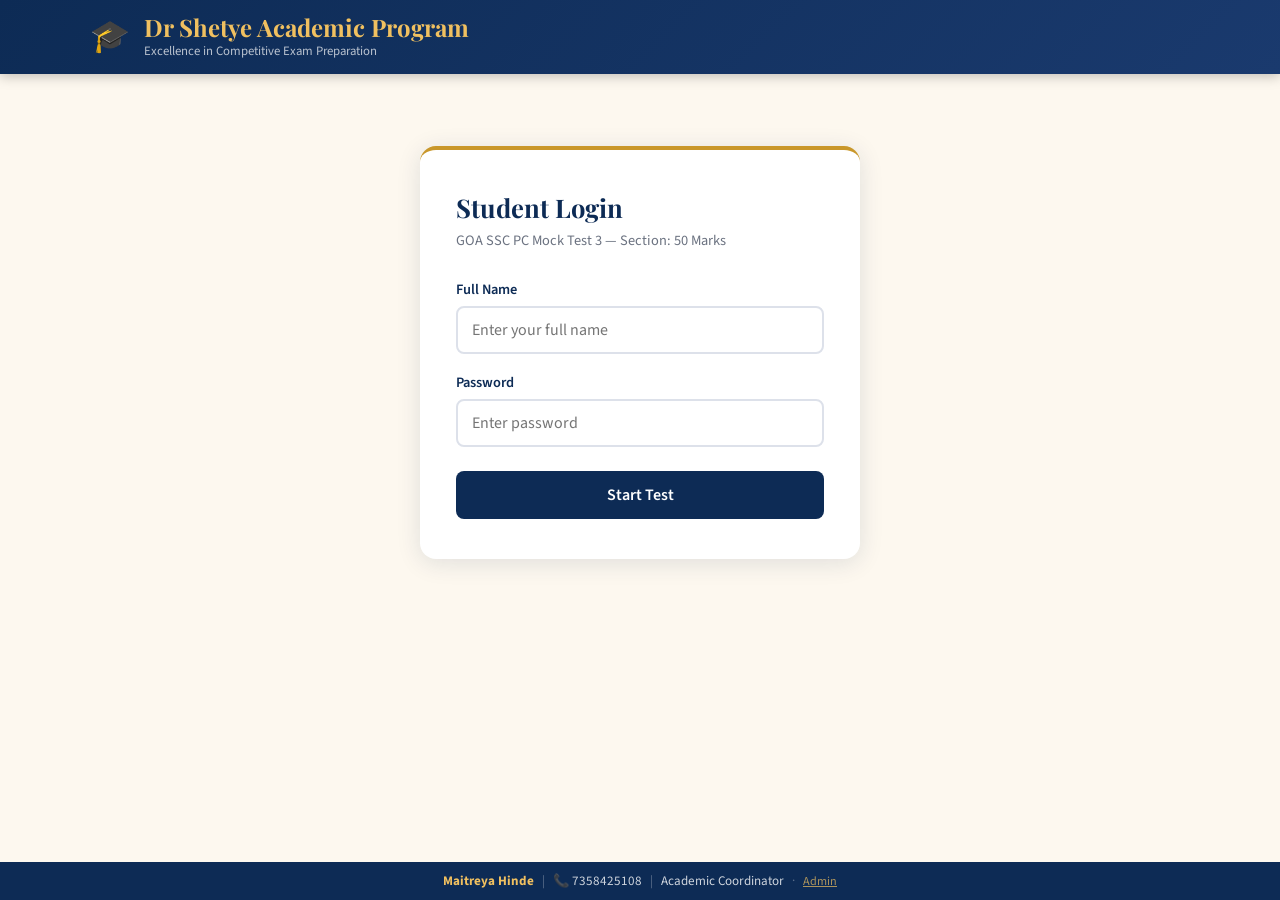
==== index.html @ dbb93806 "Add files via upload" ====
<!DOCTYPE html>
<html lang="en">
<head>
  <meta charset="UTF-8" />
  <meta name="viewport" content="width=device-width, initial-scale=1.0" />
  <title>GOA SSC PC Mock Test 3 – Dr Shetye Academic Program</title>
  <link href="https://fonts.googleapis.com/css2?family=Playfair+Display:wght@700&family=Source+Sans+3:wght@400;600;700&display=swap" rel="stylesheet" />
  <link rel="stylesheet" href="styles.css" />
</head>
<body>

  <!-- HEADER -->
  <header class="site-header">
    <div class="header-inner">
      <div class="header-logo">🎓</div>
      <div class="header-text">
        <h1 class="header-title">Dr Shetye Academic Program</h1>
        <p class="header-sub">Excellence in Competitive Exam Preparation</p>
      </div>
    </div>
  </header>

  <!-- LOGIN PAGE -->
  <section id="loginPage" class="page active">
    <div class="card login-card">
      <h2 class="card-title">Student Login</h2>
      <p class="card-subtitle">GOA SSC PC Mock Test 3 &mdash; Section: 50 Marks</p>
      <div class="form-group">
        <label for="studentName">Full Name</label>
        <input type="text" id="studentName" placeholder="Enter your full name" autocomplete="off" />
      </div>
      <div class="form-group">
        <label for="studentPassword">Password</label>
        <input type="password" id="studentPassword" placeholder="Enter password" />
      </div>
      <button class="btn btn-primary" onclick="login()">Start Test</button>
      <p id="loginError" class="error-msg hidden">❌ Invalid credentials. Password is 1234.</p>
    </div>
  </section>

  <!-- TEST PAGE -->
  <section id="testPage" class="page hidden">
    <div class="test-topbar">
      <div class="test-info">
        <span id="topStudentName"></span>
        <span class="test-name">GOA SSC PC Mock Test 3</span>
      </div>
      <div class="timer-box">
        <span class="timer-label">Time Left</span>
        <span id="timer" class="timer-digits">60:00</span>
      </div>
    </div>

    <div class="test-layout">
      <!-- Question Panel -->
      <div class="question-panel">
        <div class="section-badge" id="sectionBadge">Section A – English</div>
        <div id="questionBox" class="question-box"></div>
        <div class="nav-btns">
          <button class="btn btn-outline" onclick="prevQuestion()" id="prevBtn">◀ Previous</button>
          <button class="btn btn-outline" onclick="nextQuestion()" id="nextBtn">Next ▶</button>
        </div>
        <button class="btn btn-danger submit-btn" onclick="confirmSubmit()">Submit Test</button>
      </div>

      <!-- Question Palette -->
      <div class="palette-panel">
        <h3 class="palette-title">Question Palette</h3>
        <div class="palette-legend">
          <span class="legend-dot dot-answered"></span> Answered
          <span class="legend-dot dot-unanswered"></span> Not Answered
          <span class="legend-dot dot-current"></span> Current
        </div>
        <div id="palette" class="palette-grid"></div>
        <div class="section-links">
          <button class="section-btn" onclick="goToSection(0)">English (1–30)</button>
          <button class="section-btn" onclick="goToSection(30)">Maths (31–40)</button>
          <button class="section-btn" onclick="goToSection(40)">Reasoning (41–50)</button>
        </div>
      </div>
    </div>
  </section>

  <!-- RESULT PAGE -->
  <section id="resultPage" class="page hidden">
    <div class="result-card">
      <div class="result-icon">🏆</div>
      <h2 id="resultName" class="result-name"></h2>
      <p class="result-label">Your Score</p>
      <div class="score-display">
        <span id="totalScore" class="score-big"></span>
        <span class="score-sep">/</span>
        <span class="score-total">50</span>
      </div>
      <div class="score-breakdown">
        <div class="breakdown-item">
          <span class="bd-label">English</span>
          <span id="engScore" class="bd-val"></span>/30
        </div>
        <div class="breakdown-item">
          <span class="bd-label">Maths</span>
          <span id="mathScore" class="bd-val"></span>/10
        </div>
        <div class="breakdown-item">
          <span class="bd-label">Reasoning</span>
          <span id="reasonScore" class="bd-val"></span>/10
        </div>
      </div>
      <div id="rankBadge" class="rank-badge"></div>
      <button class="btn btn-primary" onclick="viewAnswers()">View Answer Key</button>
      <button class="btn btn-outline" onclick="restartTest()">New Attempt</button>
    </div>
  </section>

  <!-- ANSWER REVIEW PAGE -->
  <section id="answerPage" class="page hidden">
    <div class="answer-header">
      <h2>Answer Key Review</h2>
      <button class="btn btn-outline" onclick="showPage('resultPage')">← Back to Result</button>
    </div>
    <div id="answerList" class="answer-list"></div>
  </section>

  <!-- ADMIN MERIT LIST PAGE -->
  <section id="adminPage" class="page hidden">
    <div class="admin-panel">
      <h2>Admin Panel – Merit List</h2>
      <p class="admin-note">Password protected. For Academic Coordinator use only.</p>
      <div id="meritTableWrap"></div>
      <button class="btn btn-outline" onclick="exportCSV()">📥 Export CSV</button>
      <button class="btn btn-outline" onclick="showPage('loginPage')">← Back</button>
    </div>
  </section>

  <!-- ADMIN LOGIN MODAL -->
  <div id="adminModal" class="modal hidden">
    <div class="modal-box">
      <h3>Admin Login</h3>
      <input type="password" id="adminPass" placeholder="Admin password" />
      <div class="modal-btns">
        <button class="btn btn-primary" onclick="adminLogin()">Login</button>
        <button class="btn btn-outline" onclick="closeModal()">Cancel</button>
      </div>
      <p id="adminError" class="error-msg hidden">❌ Wrong password</p>
    </div>
  </div>

  <!-- FOOTER -->
  <footer class="site-footer">
    <div class="footer-inner">
      <span class="footer-name">Maitreya Hinde</span>
      <span class="footer-sep">|</span>
      <span class="footer-phone">📞 7358425108</span>
      <span class="footer-sep">|</span>
      <span class="footer-role">Academic Coordinator</span>
      <span class="footer-sep admin-link-sep">·</span>
      <a class="admin-link" onclick="openAdminModal()">Admin</a>
    </div>
  </footer>

  <script src="questions.js"></script>
  <script src="app.js"></script>
</body>
</html>
---- styles.css ----
/* =============================================
   Dr Shetye Academic Program – GOA SSC Test
   ============================================= */

:root {
  --navy: #0d2b55;
  --gold: #c9972a;
  --gold-light: #f0c060;
  --cream: #fdf8ef;
  --white: #ffffff;
  --text: #1a1a2e;
  --muted: #6b7280;
  --green: #16a34a;
  --red: #dc2626;
  --blue-light: #e8f0fe;
  --radius: 12px;
  --shadow: 0 4px 24px rgba(13,43,85,0.12);
}

* { box-sizing: border-box; margin: 0; padding: 0; }

body {
  font-family: 'Source Sans 3', sans-serif;
  background: var(--cream);
  color: var(--text);
  min-height: 100vh;
  display: flex;
  flex-direction: column;
}

/* ── HEADER ── */
.site-header {
  background: linear-gradient(135deg, var(--navy) 0%, #1a3a6e 100%);
  color: var(--white);
  padding: 14px 24px;
  box-shadow: 0 2px 12px rgba(0,0,0,0.25);
  position: sticky;
  top: 0;
  z-index: 100;
}
.header-inner {
  max-width: 1100px;
  margin: 0 auto;
  display: flex;
  align-items: center;
  gap: 14px;
}
.header-logo { font-size: 2rem; }
.header-title {
  font-family: 'Playfair Display', serif;
  font-size: 1.5rem;
  color: var(--gold-light);
  line-height: 1.1;
}
.header-sub {
  font-size: 0.8rem;
  color: rgba(255,255,255,0.7);
  margin-top: 2px;
}

/* ── FOOTER ── */
.site-footer {
  background: var(--navy);
  color: rgba(255,255,255,0.8);
  text-align: center;
  padding: 10px 16px;
  font-size: 0.82rem;
  margin-top: auto;
}
.footer-inner { display: flex; align-items: center; justify-content: center; gap: 8px; flex-wrap: wrap; }
.footer-name { color: var(--gold-light); font-weight: 700; }
.footer-sep { opacity: 0.4; }
.admin-link { color: var(--gold-light); cursor: pointer; text-decoration: underline; font-size: 0.76rem; opacity: 0.7; }
.admin-link:hover { opacity: 1; }

/* ── PAGES ── */
.page { flex: 1; display: none; padding: 32px 16px 48px; }
.page.active { display: block; }
.hidden { display: none !important; }

/* ── LOGIN ── */
.login-card {
  max-width: 440px;
  margin: 40px auto 0;
  background: var(--white);
  border-radius: 16px;
  padding: 40px 36px;
  box-shadow: var(--shadow);
  border-top: 4px solid var(--gold);
}
.card-title {
  font-family: 'Playfair Display', serif;
  font-size: 1.6rem;
  color: var(--navy);
  margin-bottom: 6px;
}
.card-subtitle { color: var(--muted); font-size: 0.9rem; margin-bottom: 28px; }

.form-group { margin-bottom: 18px; }
.form-group label { display: block; font-weight: 600; margin-bottom: 6px; font-size: 0.9rem; color: var(--navy); }
.form-group input {
  width: 100%;
  padding: 11px 14px;
  border: 2px solid #dde1ea;
  border-radius: 8px;
  font-size: 1rem;
  font-family: inherit;
  transition: border-color 0.2s;
  outline: none;
}
.form-group input:focus { border-color: var(--gold); }

.error-msg { color: var(--red); font-size: 0.85rem; margin-top: 10px; }

/* ── BUTTONS ── */
.btn {
  display: inline-block;
  padding: 10px 22px;
  border-radius: 8px;
  border: none;
  font-family: inherit;
  font-size: 0.95rem;
  font-weight: 600;
  cursor: pointer;
  transition: all 0.18s;
}
.btn-primary {
  background: var(--navy);
  color: var(--white);
  width: 100%;
  padding: 13px;
  margin-top: 6px;
  font-size: 1rem;
}
.btn-primary:hover { background: #1a3a6e; transform: translateY(-1px); box-shadow: 0 4px 12px rgba(13,43,85,0.25); }
.btn-outline {
  background: transparent;
  border: 2px solid var(--navy);
  color: var(--navy);
}
.btn-outline:hover { background: var(--navy); color: var(--white); }
.btn-danger { background: var(--red); color: var(--white); }
.btn-danger:hover { background: #b91c1c; }

/* ── TEST TOP BAR ── */
.test-topbar {
  max-width: 1100px;
  margin: 0 auto 20px;
  background: var(--navy);
  color: var(--white);
  border-radius: 10px;
  padding: 10px 20px;
  display: flex;
  justify-content: space-between;
  align-items: center;
  flex-wrap: wrap;
  gap: 10px;
}
.test-info { display: flex; gap: 14px; align-items: center; flex-wrap: wrap; }
.test-info span { font-size: 0.9rem; }
#topStudentName { font-weight: 700; color: var(--gold-light); }
.timer-box { display: flex; flex-direction: column; align-items: flex-end; }
.timer-label { font-size: 0.7rem; opacity: 0.7; }
.timer-digits { font-size: 1.4rem; font-weight: 700; color: var(--gold-light); font-variant-numeric: tabular-nums; }
.timer-digits.urgent { color: #f87171; animation: pulse 1s infinite; }
@keyframes pulse { 0%,100%{opacity:1} 50%{opacity:0.5} }

/* ── TEST LAYOUT ── */
.test-layout {
  max-width: 1100px;
  margin: 0 auto;
  display: grid;
  grid-template-columns: 1fr 260px;
  gap: 20px;
  align-items: start;
}
@media(max-width: 768px) { .test-layout { grid-template-columns: 1fr; } }

/* ── QUESTION PANEL ── */
.question-panel {
  background: var(--white);
  border-radius: var(--radius);
  padding: 28px;
  box-shadow: var(--shadow);
}
.section-badge {
  display: inline-block;
  background: var(--navy);
  color: var(--gold-light);
  font-size: 0.75rem;
  font-weight: 700;
  padding: 4px 12px;
  border-radius: 20px;
  margin-bottom: 20px;
  letter-spacing: 0.5px;
  text-transform: uppercase;
}
.question-box { min-height: 260px; }
.question-num { font-size: 0.8rem; color: var(--muted); margin-bottom: 8px; font-weight: 600; }
.question-text {
  font-size: 1.05rem;
  font-weight: 600;
  line-height: 1.6;
  margin-bottom: 20px;
  color: var(--navy);
}
.passage-box {
  background: #f0f4ff;
  border-left: 4px solid var(--navy);
  padding: 14px 16px;
  border-radius: 6px;
  margin-bottom: 16px;
  font-size: 0.92rem;
  line-height: 1.7;
  color: #2d3748;
}
.options-list { list-style: none; display: flex; flex-direction: column; gap: 10px; }
.option-item {
  display: flex;
  align-items: flex-start;
  gap: 12px;
  padding: 12px 16px;
  border: 2px solid #e2e8f0;
  border-radius: 8px;
  cursor: pointer;
  transition: all 0.15s;
  font-size: 0.95rem;
}
.option-item:hover { border-color: var(--gold); background: #fffbf0; }
.option-item.selected { border-color: var(--navy); background: var(--blue-light); }
.option-item input[type="radio"] { accent-color: var(--navy); margin-top: 2px; flex-shrink: 0; }

.nav-btns { display: flex; gap: 12px; margin-top: 24px; }
.nav-btns .btn { flex: 1; }
.submit-btn { width: 100%; margin-top: 14px; }

/* ── PALETTE ── */
.palette-panel {
  background: var(--white);
  border-radius: var(--radius);
  padding: 20px;
  box-shadow: var(--shadow);
  position: sticky;
  top: 80px;
}
.palette-title { font-weight: 700; font-size: 0.95rem; color: var(--navy); margin-bottom: 10px; }
.palette-legend { font-size: 0.72rem; color: var(--muted); display: flex; gap: 8px; align-items: center; margin-bottom: 14px; flex-wrap: wrap; }
.legend-dot { width: 10px; height: 10px; border-radius: 3px; display: inline-block; }
.dot-answered { background: var(--green); }
.dot-unanswered { background: #e2e8f0; border: 1px solid #94a3b8; }
.dot-current { background: var(--gold); }

.palette-grid { display: grid; grid-template-columns: repeat(5, 1fr); gap: 6px; margin-bottom: 14px; }
.palette-btn {
  aspect-ratio: 1;
  border: none;
  border-radius: 6px;
  font-size: 0.72rem;
  font-weight: 700;
  cursor: pointer;
  background: #e9ecef;
  color: var(--text);
  transition: all 0.12s;
}
.palette-btn:hover { transform: scale(1.1); }
.palette-btn.answered { background: var(--green); color: var(--white); }
.palette-btn.current { background: var(--gold); color: var(--white); }

.section-links { display: flex; flex-direction: column; gap: 6px; margin-top: 10px; }
.section-btn {
  background: #f1f5f9;
  border: 1px solid #cbd5e1;
  border-radius: 6px;
  padding: 7px 10px;
  font-size: 0.75rem;
  font-weight: 600;
  cursor: pointer;
  text-align: left;
  color: var(--navy);
  font-family: inherit;
  transition: background 0.15s;
}
.section-btn:hover { background: #dbeafe; }

/* ── RESULT ── */
#resultPage { display: none; }
.result-card {
  max-width: 520px;
  margin: 0 auto;
  background: var(--white);
  border-radius: 20px;
  padding: 44px 40px;
  box-shadow: var(--shadow);
  text-align: center;
  border-top: 5px solid var(--gold);
}
.result-icon { font-size: 3.5rem; margin-bottom: 10px; }
.result-name { font-family: 'Playfair Display', serif; font-size: 1.5rem; color: var(--navy); margin-bottom: 10px; }
.result-label { color: var(--muted); font-size: 0.9rem; margin-bottom: 6px; }
.score-display { display: flex; align-items: baseline; justify-content: center; gap: 4px; margin-bottom: 22px; }
.score-big { font-size: 4rem; font-weight: 700; color: var(--navy); font-family: 'Playfair Display', serif; }
.score-sep { font-size: 2rem; color: var(--muted); }
.score-total { font-size: 2rem; color: var(--muted); }

.score-breakdown {
  display: flex;
  gap: 16px;
  justify-content: center;
  margin-bottom: 20px;
  flex-wrap: wrap;
}
.breakdown-item {
  background: var(--cream);
  border-radius: 10px;
  padding: 12px 16px;
  text-align: center;
  min-width: 80px;
}
.bd-label { display: block; font-size: 0.75rem; color: var(--muted); margin-bottom: 4px; }
.bd-val { font-size: 1.4rem; font-weight: 700; color: var(--navy); }

.rank-badge {
  display: inline-block;
  padding: 6px 20px;
  border-radius: 20px;
  font-weight: 700;
  font-size: 0.85rem;
  margin-bottom: 22px;
}
.rank-badge.excellent { background: #dcfce7; color: #166534; }
.rank-badge.good { background: #dbeafe; color: #1e3a8a; }
.rank-badge.average { background: #fef3c7; color: #92400e; }
.rank-badge.below { background: #fee2e2; color: #991b1b; }

.result-card .btn { margin-top: 10px; }
.result-card .btn-primary { width: 100%; }
.result-card .btn-outline { width: 100%; }

/* ── ANSWER REVIEW ── */
#answerPage { display: none; }
.answer-header {
  max-width: 820px;
  margin: 0 auto 20px;
  display: flex;
  justify-content: space-between;
  align-items: center;
  flex-wrap: wrap;
  gap: 10px;
}
.answer-header h2 { font-family: 'Playfair Display', serif; color: var(--navy); font-size: 1.5rem; }
.answer-list { max-width: 820px; margin: 0 auto; display: flex; flex-direction: column; gap: 12px; }
.answer-item {
  background: var(--white);
  border-radius: 10px;
  padding: 16px 20px;
  box-shadow: 0 2px 8px rgba(0,0,0,0.06);
  border-left: 4px solid transparent;
}
.answer-item.correct { border-color: var(--green); }
.answer-item.incorrect { border-color: var(--red); }
.answer-item.skipped { border-color: #94a3b8; }
.answer-q { font-weight: 600; font-size: 0.9rem; color: var(--navy); margin-bottom: 6px; }
.answer-detail { font-size: 0.84rem; color: var(--muted); }
.answer-detail span { font-weight: 600; }
.answer-detail .correct-ans { color: var(--green); }
.answer-detail .wrong-ans { color: var(--red); }

/* ── ADMIN ── */
#adminPage { display: none; }
.admin-panel { max-width: 900px; margin: 0 auto; }
.admin-panel h2 { font-family: 'Playfair Display', serif; color: var(--navy); margin-bottom: 8px; }
.admin-note { color: var(--muted); font-size: 0.85rem; margin-bottom: 20px; }
.merit-table { width: 100%; border-collapse: collapse; background: var(--white); border-radius: 10px; overflow: hidden; box-shadow: var(--shadow); margin-bottom: 16px; }
.merit-table th { background: var(--navy); color: var(--gold-light); padding: 12px 14px; text-align: left; font-size: 0.85rem; }
.merit-table td { padding: 11px 14px; border-bottom: 1px solid #f1f5f9; font-size: 0.88rem; }
.merit-table tr:last-child td { border-bottom: none; }
.merit-table tr:nth-child(even) td { background: #f8fafc; }
.admin-panel .btn { margin-right: 10px; margin-bottom: 10px; }

/* ── MODAL ── */
.modal {
  position: fixed;
  inset: 0;
  background: rgba(0,0,0,0.5);
  z-index: 200;
  display: flex;
  align-items: center;
  justify-content: center;
}
.modal-box {
  background: var(--white);
  padding: 32px;
  border-radius: 14px;
  min-width: 300px;
  box-shadow: 0 20px 60px rgba(0,0,0,0.3);
}
.modal-box h3 { margin-bottom: 16px; color: var(--navy); }
.modal-box input {
  width: 100%;
  padding: 10px 14px;
  border: 2px solid #dde1ea;
  border-radius: 8px;
  font-size: 1rem;
  margin-bottom: 14px;
  outline: none;
}
.modal-box input:focus { border-color: var(--gold); }
.modal-btns { display: flex; gap: 10px; }
.modal-btns .btn { flex: 1; }
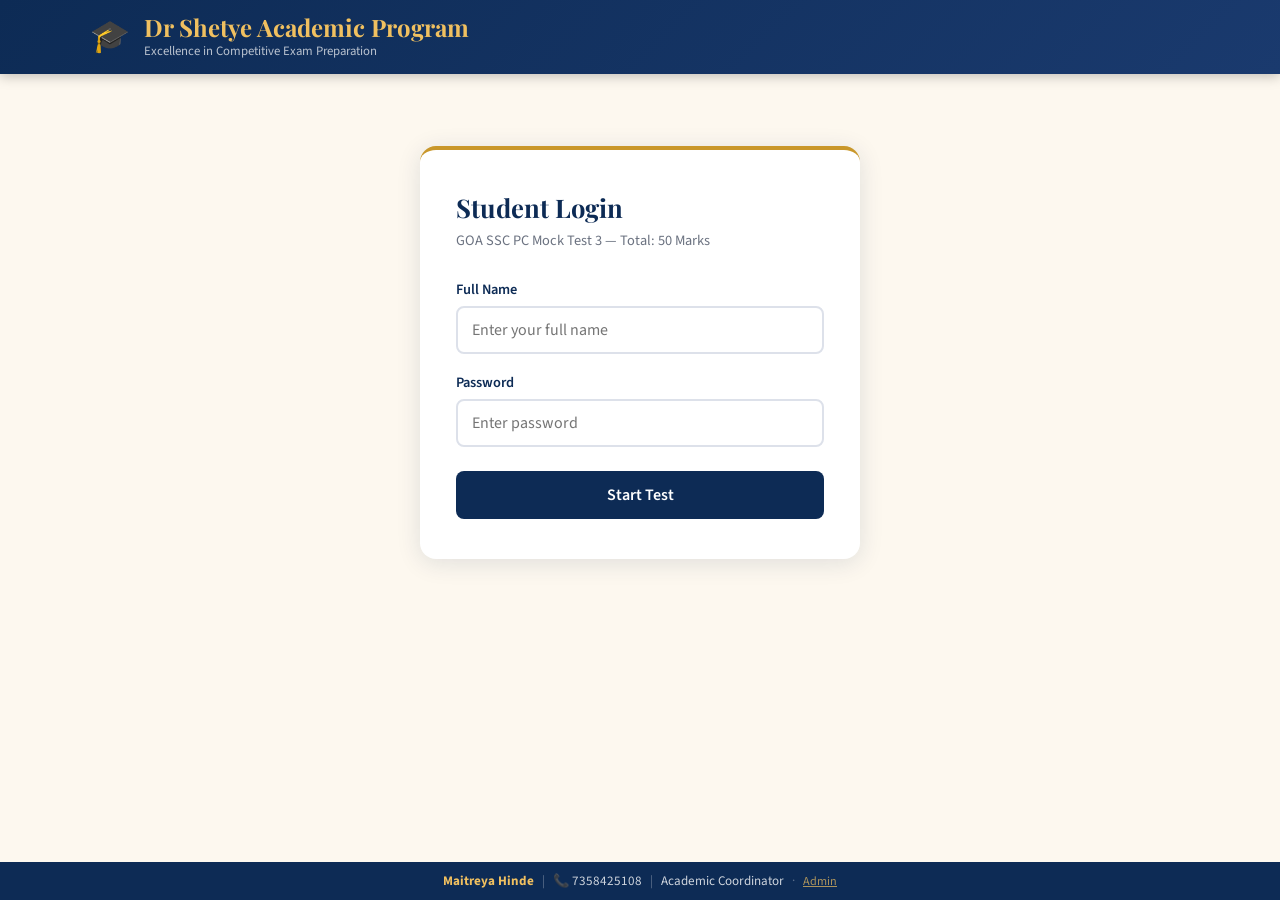
==== commit 21a1d1d9: "Add files via upload" ====
--- a/index.html
+++ b/index.html
@@ -21,10 +21,10 @@
   </header>
 
   <!-- LOGIN PAGE -->
-  <section id="loginPage" class="page active">
+  <section id="loginPage" class="page">
     <div class="card login-card">
       <h2 class="card-title">Student Login</h2>
-      <p class="card-subtitle">GOA SSC PC Mock Test 3 &mdash; Section: 50 Marks</p>
+      <p class="card-subtitle">GOA SSC PC Mock Test 3 &mdash; Total: 50 Marks</p>
       <div class="form-group">
         <label for="studentName">Full Name</label>
         <input type="text" id="studentName" placeholder="Enter your full name" autocomplete="off" />
@@ -34,12 +34,12 @@
         <input type="password" id="studentPassword" placeholder="Enter password" />
       </div>
       <button class="btn btn-primary" onclick="login()">Start Test</button>
-      <p id="loginError" class="error-msg hidden">❌ Invalid credentials. Password is 1234.</p>
+      <p id="loginError" class="error-msg" style="display:none;">❌ Invalid credentials. Password is 1234.</p>
     </div>
   </section>
 
   <!-- TEST PAGE -->
-  <section id="testPage" class="page hidden">
+  <section id="testPage" class="page" style="display:none;">
     <div class="test-topbar">
       <div class="test-info">
         <span id="topStudentName"></span>
@@ -52,23 +52,21 @@
     </div>
 
     <div class="test-layout">
-      <!-- Question Panel -->
       <div class="question-panel">
         <div class="section-badge" id="sectionBadge">Section A – English</div>
         <div id="questionBox" class="question-box"></div>
         <div class="nav-btns">
-          <button class="btn btn-outline" onclick="prevQuestion()" id="prevBtn">◀ Previous</button>
-          <button class="btn btn-outline" onclick="nextQuestion()" id="nextBtn">Next ▶</button>
+          <button class="btn btn-outline" onclick="prevQuestion()" id="prevBtn">&#9664; Previous</button>
+          <button class="btn btn-outline" onclick="nextQuestion()" id="nextBtn">Next &#9654;</button>
         </div>
         <button class="btn btn-danger submit-btn" onclick="confirmSubmit()">Submit Test</button>
       </div>
 
-      <!-- Question Palette -->
       <div class="palette-panel">
         <h3 class="palette-title">Question Palette</h3>
         <div class="palette-legend">
-          <span class="legend-dot dot-answered"></span> Answered
-          <span class="legend-dot dot-unanswered"></span> Not Answered
+          <span class="legend-dot dot-answered"></span> Answered &nbsp;
+          <span class="legend-dot dot-unanswered"></span> Not Answered &nbsp;
           <span class="legend-dot dot-current"></span> Current
         </div>
         <div id="palette" class="palette-grid"></div>
@@ -82,9 +80,9 @@
   </section>
 
   <!-- RESULT PAGE -->
-  <section id="resultPage" class="page hidden">
+  <section id="resultPage" class="page" style="display:none;">
     <div class="result-card">
-      <div class="result-icon">🏆</div>
+      <div class="result-icon">&#127942;</div>
       <h2 id="resultName" class="result-name"></h2>
       <p class="result-label">Your Score</p>
       <div class="score-display">
@@ -95,53 +93,53 @@
       <div class="score-breakdown">
         <div class="breakdown-item">
           <span class="bd-label">English</span>
-          <span id="engScore" class="bd-val"></span>/30
+          <span id="engScore" class="bd-val"></span><span style="font-size:.8rem;color:#6b7280;">/30</span>
         </div>
         <div class="breakdown-item">
           <span class="bd-label">Maths</span>
-          <span id="mathScore" class="bd-val"></span>/10
+          <span id="mathScore" class="bd-val"></span><span style="font-size:.8rem;color:#6b7280;">/10</span>
         </div>
         <div class="breakdown-item">
           <span class="bd-label">Reasoning</span>
-          <span id="reasonScore" class="bd-val"></span>/10
+          <span id="reasonScore" class="bd-val"></span><span style="font-size:.8rem;color:#6b7280;">/10</span>
         </div>
       </div>
       <div id="rankBadge" class="rank-badge"></div>
       <button class="btn btn-primary" onclick="viewAnswers()">View Answer Key</button>
-      <button class="btn btn-outline" onclick="restartTest()">New Attempt</button>
+      <button class="btn btn-outline" style="margin-top:10px;width:100%;" onclick="restartTest()">New Attempt</button>
     </div>
   </section>
 
   <!-- ANSWER REVIEW PAGE -->
-  <section id="answerPage" class="page hidden">
+  <section id="answerPage" class="page" style="display:none;">
     <div class="answer-header">
       <h2>Answer Key Review</h2>
-      <button class="btn btn-outline" onclick="showPage('resultPage')">← Back to Result</button>
+      <button class="btn btn-outline" onclick="showPage('resultPage')">&#8592; Back to Result</button>
     </div>
     <div id="answerList" class="answer-list"></div>
   </section>
 
-  <!-- ADMIN MERIT LIST PAGE -->
-  <section id="adminPage" class="page hidden">
+  <!-- ADMIN PAGE -->
+  <section id="adminPage" class="page" style="display:none;">
     <div class="admin-panel">
       <h2>Admin Panel – Merit List</h2>
-      <p class="admin-note">Password protected. For Academic Coordinator use only.</p>
+      <p class="admin-note">For Academic Coordinator use only.</p>
       <div id="meritTableWrap"></div>
-      <button class="btn btn-outline" onclick="exportCSV()">📥 Export CSV</button>
-      <button class="btn btn-outline" onclick="showPage('loginPage')">← Back</button>
+      <button class="btn btn-outline" onclick="exportCSV()">&#128229; Export CSV</button>
+      <button class="btn btn-outline" onclick="showPage('loginPage')" style="margin-left:10px;">&#8592; Back</button>
     </div>
   </section>
 
-  <!-- ADMIN LOGIN MODAL -->
-  <div id="adminModal" class="modal hidden">
+  <!-- ADMIN MODAL -->
+  <div id="adminModal" style="display:none;position:fixed;inset:0;background:rgba(0,0,0,0.5);z-index:200;align-items:center;justify-content:center;">
     <div class="modal-box">
       <h3>Admin Login</h3>
-      <input type="password" id="adminPass" placeholder="Admin password" />
-      <div class="modal-btns">
-        <button class="btn btn-primary" onclick="adminLogin()">Login</button>
-        <button class="btn btn-outline" onclick="closeModal()">Cancel</button>
+      <input type="password" id="adminPass" placeholder="Admin password" style="width:100%;padding:10px 14px;border:2px solid #dde1ea;border-radius:8px;font-size:1rem;margin-bottom:14px;outline:none;font-family:inherit;" />
+      <div style="display:flex;gap:10px;">
+        <button class="btn btn-primary" style="flex:1;" onclick="adminLogin()">Login</button>
+        <button class="btn btn-outline" style="flex:1;" onclick="closeModal()">Cancel</button>
       </div>
-      <p id="adminError" class="error-msg hidden">❌ Wrong password</p>
+      <p id="adminError" style="display:none;color:#dc2626;font-size:.85rem;margin-top:10px;">&#10060; Wrong password</p>
     </div>
   </div>
 
@@ -150,11 +148,11 @@
     <div class="footer-inner">
       <span class="footer-name">Maitreya Hinde</span>
       <span class="footer-sep">|</span>
-      <span class="footer-phone">📞 7358425108</span>
+      <span class="footer-phone">&#128222; 7358425108</span>
       <span class="footer-sep">|</span>
       <span class="footer-role">Academic Coordinator</span>
-      <span class="footer-sep admin-link-sep">·</span>
-      <a class="admin-link" onclick="openAdminModal()">Admin</a>
+      <span class="footer-sep">·</span>
+      <a class="admin-link" onclick="openAdminModal()" href="javascript:void(0)">Admin</a>
     </div>
   </footer>
 
--- a/styles.css
+++ b/styles.css
@@ -74,9 +74,7 @@
 .admin-link:hover { opacity: 1; }
 
 /* ── PAGES ── */
-.page { flex: 1; display: none; padding: 32px 16px 48px; }
-.page.active { display: block; }
-.hidden { display: none !important; }
+.page { flex: 1; padding: 32px 16px 48px; }
 
 /* ── LOGIN ── */
 .login-card {
@@ -283,7 +281,7 @@
 .section-btn:hover { background: #dbeafe; }
 
 /* ── RESULT ── */
-#resultPage { display: none; }
+/* #resultPage display controlled by JS */
 .result-card {
   max-width: 520px;
   margin: 0 auto;
@@ -337,7 +335,7 @@
 .result-card .btn-outline { width: 100%; }
 
 /* ── ANSWER REVIEW ── */
-#answerPage { display: none; }
+/* #answerPage display controlled by JS */
 .answer-header {
   max-width: 820px;
   margin: 0 auto 20px;
@@ -366,7 +364,7 @@
 .answer-detail .wrong-ans { color: var(--red); }
 
 /* ── ADMIN ── */
-#adminPage { display: none; }
+/* #adminPage display controlled by JS */
 .admin-panel { max-width: 900px; margin: 0 auto; }
 .admin-panel h2 { font-family: 'Playfair Display', serif; color: var(--navy); margin-bottom: 8px; }
 .admin-note { color: var(--muted); font-size: 0.85rem; margin-bottom: 20px; }
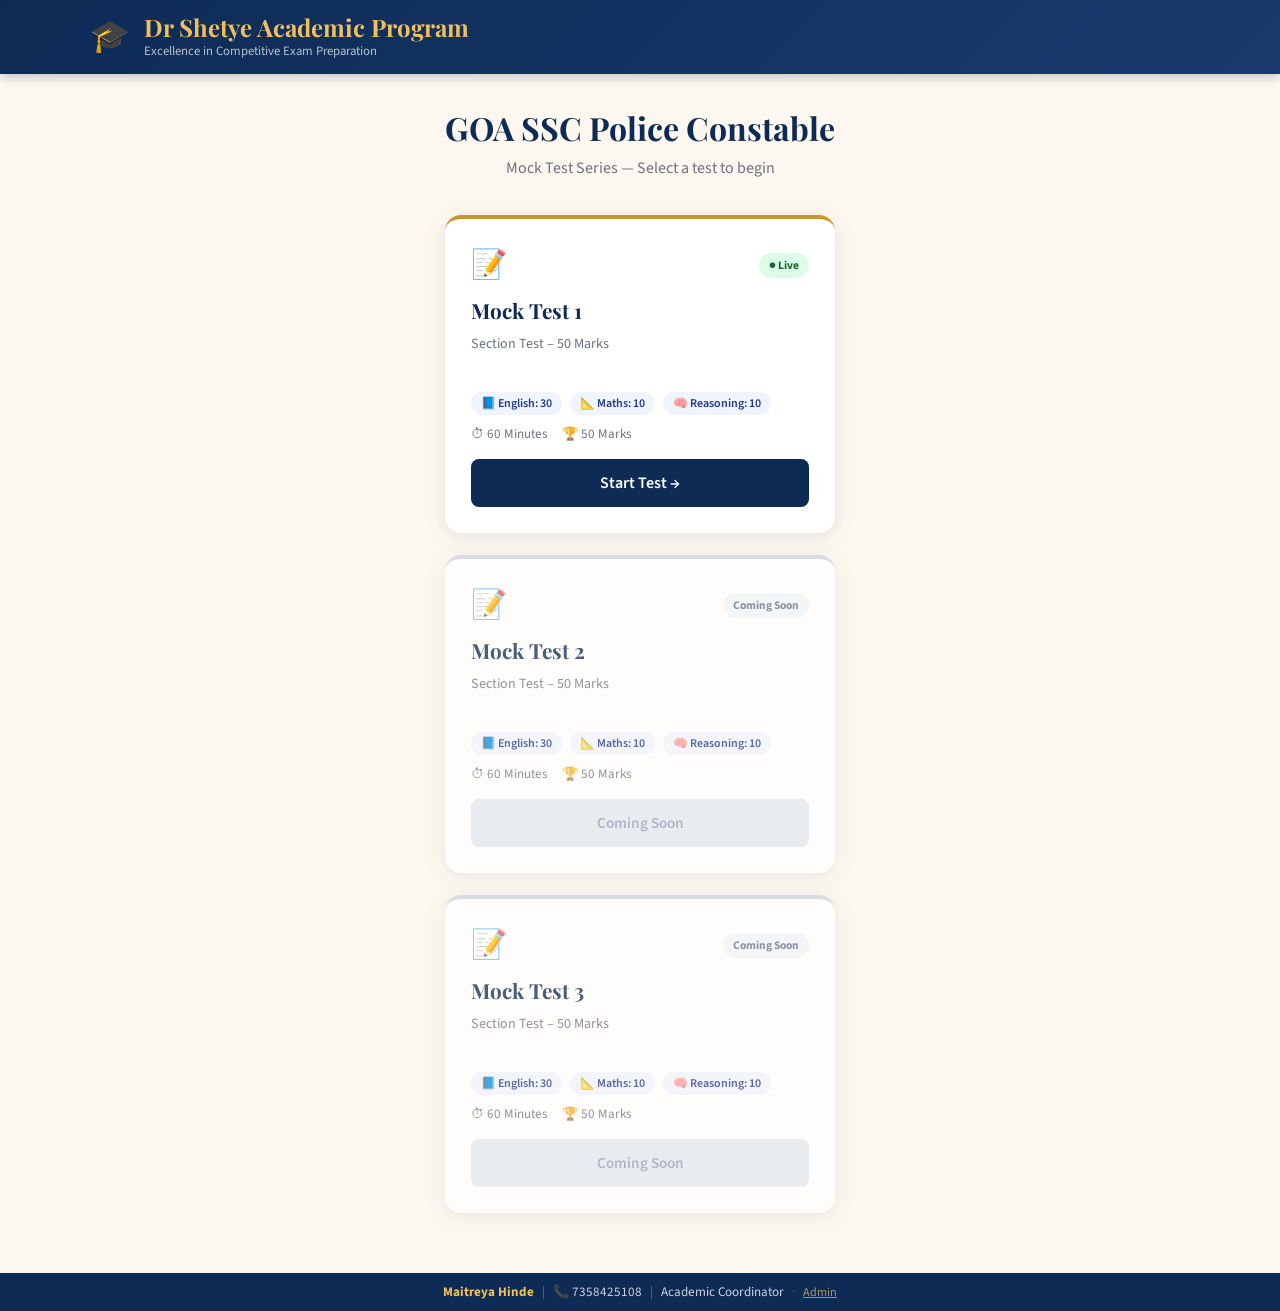
==== commit c78302ca: "Add files via upload" ====
--- a/index.html
+++ b/index.html
@@ -1,11 +1,11 @@
 <!DOCTYPE html>
 <html lang="en">
 <head>
-  <meta charset="UTF-8" />
-  <meta name="viewport" content="width=device-width, initial-scale=1.0" />
-  <title>GOA SSC PC Mock Test 3 – Dr Shetye Academic Program</title>
-  <link href="https://fonts.googleapis.com/css2?family=Playfair+Display:wght@700&family=Source+Sans+3:wght@400;600;700&display=swap" rel="stylesheet" />
-  <link rel="stylesheet" href="styles.css" />
+  <meta charset="UTF-8"/>
+  <meta name="viewport" content="width=device-width, initial-scale=1.0"/>
+  <title>Dr Shetye Academic Program – GOA SSC PC Tests</title>
+  <link href="https://fonts.googleapis.com/css2?family=Playfair+Display:wght@700&family=Source+Sans+3:wght@400;600;700&display=swap" rel="stylesheet"/>
+  <link rel="stylesheet" href="styles.css"/>
 </head>
 <body>
 
@@ -20,143 +20,46 @@
     </div>
   </header>
 
-  <!-- LOGIN PAGE -->
-  <section id="loginPage" class="page">
-    <div class="card login-card">
-      <h2 class="card-title">Student Login</h2>
-      <p class="card-subtitle">GOA SSC PC Mock Test 3 &mdash; Total: 50 Marks</p>
-      <div class="form-group">
-        <label for="studentName">Full Name</label>
-        <input type="text" id="studentName" placeholder="Enter your full name" autocomplete="off" />
-      </div>
-      <div class="form-group">
-        <label for="studentPassword">Password</label>
-        <input type="password" id="studentPassword" placeholder="Enter password" />
-      </div>
-      <button class="btn btn-primary" onclick="login()">Start Test</button>
-      <p id="loginError" class="error-msg" style="display:none;">❌ Invalid credentials. Password is 1234.</p>
-    </div>
-  </section>
-
-  <!-- TEST PAGE -->
-  <section id="testPage" class="page" style="display:none;">
-    <div class="test-topbar">
-      <div class="test-info">
-        <span id="topStudentName"></span>
-        <span class="test-name">GOA SSC PC Mock Test 3</span>
-      </div>
-      <div class="timer-box">
-        <span class="timer-label">Time Left</span>
-        <span id="timer" class="timer-digits">60:00</span>
-      </div>
+  <!-- HOME PAGE -->
+  <main class="home-main">
+    <div class="home-hero">
+      <h2 class="hero-title">GOA SSC Police Constable</h2>
+      <p class="hero-sub">Mock Test Series — Select a test to begin</p>
     </div>
 
-    <div class="test-layout">
-      <div class="question-panel">
-        <div class="section-badge" id="sectionBadge">Section A – English</div>
-        <div id="questionBox" class="question-box"></div>
-        <div class="nav-btns">
-          <button class="btn btn-outline" onclick="prevQuestion()" id="prevBtn">&#9664; Previous</button>
-          <button class="btn btn-outline" onclick="nextQuestion()" id="nextBtn">Next &#9654;</button>
-        </div>
-        <button class="btn btn-danger submit-btn" onclick="confirmSubmit()">Submit Test</button>
-      </div>
-
-      <div class="palette-panel">
-        <h3 class="palette-title">Question Palette</h3>
-        <div class="palette-legend">
-          <span class="legend-dot dot-answered"></span> Answered &nbsp;
-          <span class="legend-dot dot-unanswered"></span> Not Answered &nbsp;
-          <span class="legend-dot dot-current"></span> Current
-        </div>
-        <div id="palette" class="palette-grid"></div>
-        <div class="section-links">
-          <button class="section-btn" onclick="goToSection(0)">English (1–30)</button>
-          <button class="section-btn" onclick="goToSection(30)">Maths (31–40)</button>
-          <button class="section-btn" onclick="goToSection(40)">Reasoning (41–50)</button>
-        </div>
-      </div>
+    <div class="tests-grid" id="testsGrid">
+      <!-- Cards injected by home.js -->
     </div>
-  </section>
-
-  <!-- RESULT PAGE -->
-  <section id="resultPage" class="page" style="display:none;">
-    <div class="result-card">
-      <div class="result-icon">&#127942;</div>
-      <h2 id="resultName" class="result-name"></h2>
-      <p class="result-label">Your Score</p>
-      <div class="score-display">
-        <span id="totalScore" class="score-big"></span>
-        <span class="score-sep">/</span>
-        <span class="score-total">50</span>
-      </div>
-      <div class="score-breakdown">
-        <div class="breakdown-item">
-          <span class="bd-label">English</span>
-          <span id="engScore" class="bd-val"></span><span style="font-size:.8rem;color:#6b7280;">/30</span>
-        </div>
-        <div class="breakdown-item">
-          <span class="bd-label">Maths</span>
-          <span id="mathScore" class="bd-val"></span><span style="font-size:.8rem;color:#6b7280;">/10</span>
-        </div>
-        <div class="breakdown-item">
-          <span class="bd-label">Reasoning</span>
-          <span id="reasonScore" class="bd-val"></span><span style="font-size:.8rem;color:#6b7280;">/10</span>
-        </div>
-      </div>
-      <div id="rankBadge" class="rank-badge"></div>
-      <button class="btn btn-primary" onclick="viewAnswers()">View Answer Key</button>
-      <button class="btn btn-outline" style="margin-top:10px;width:100%;" onclick="restartTest()">New Attempt</button>
-    </div>
-  </section>
-
-  <!-- ANSWER REVIEW PAGE -->
-  <section id="answerPage" class="page" style="display:none;">
-    <div class="answer-header">
-      <h2>Answer Key Review</h2>
-      <button class="btn btn-outline" onclick="showPage('resultPage')">&#8592; Back to Result</button>
-    </div>
-    <div id="answerList" class="answer-list"></div>
-  </section>
-
-  <!-- ADMIN PAGE -->
-  <section id="adminPage" class="page" style="display:none;">
-    <div class="admin-panel">
-      <h2>Admin Panel – Merit List</h2>
-      <p class="admin-note">For Academic Coordinator use only.</p>
-      <div id="meritTableWrap"></div>
-      <button class="btn btn-outline" onclick="exportCSV()">&#128229; Export CSV</button>
-      <button class="btn btn-outline" onclick="showPage('loginPage')" style="margin-left:10px;">&#8592; Back</button>
-    </div>
-  </section>
-
-  <!-- ADMIN MODAL -->
-  <div id="adminModal" style="display:none;position:fixed;inset:0;background:rgba(0,0,0,0.5);z-index:200;align-items:center;justify-content:center;">
-    <div class="modal-box">
-      <h3>Admin Login</h3>
-      <input type="password" id="adminPass" placeholder="Admin password" style="width:100%;padding:10px 14px;border:2px solid #dde1ea;border-radius:8px;font-size:1rem;margin-bottom:14px;outline:none;font-family:inherit;" />
-      <div style="display:flex;gap:10px;">
-        <button class="btn btn-primary" style="flex:1;" onclick="adminLogin()">Login</button>
-        <button class="btn btn-outline" style="flex:1;" onclick="closeModal()">Cancel</button>
-      </div>
-      <p id="adminError" style="display:none;color:#dc2626;font-size:.85rem;margin-top:10px;">&#10060; Wrong password</p>
-    </div>
-  </div>
+  </main>
 
   <!-- FOOTER -->
   <footer class="site-footer">
     <div class="footer-inner">
       <span class="footer-name">Maitreya Hinde</span>
       <span class="footer-sep">|</span>
-      <span class="footer-phone">&#128222; 7358425108</span>
+      <span class="footer-phone">📞 7358425108</span>
       <span class="footer-sep">|</span>
       <span class="footer-role">Academic Coordinator</span>
       <span class="footer-sep">·</span>
-      <a class="admin-link" onclick="openAdminModal()" href="javascript:void(0)">Admin</a>
+      <span class="admin-link" onclick="openAdminModal()">Admin</span>
     </div>
   </footer>
 
-  <script src="questions.js"></script>
-  <script src="app.js"></script>
+  <!-- ADMIN MODAL -->
+  <div id="adminModal" style="display:none;position:fixed;inset:0;background:rgba(0,0,0,0.55);z-index:300;align-items:center;justify-content:center;">
+    <div class="modal-box">
+      <h3>Admin Login</h3>
+      <p style="font-size:.85rem;color:#6b7280;margin-bottom:14px;">View all test results &amp; merit lists</p>
+      <input type="password" id="adminPass" placeholder="Admin password"/>
+      <div style="display:flex;gap:10px;margin-top:4px;">
+        <button class="btn btn-primary" style="flex:1;" onclick="adminLogin()">Login</button>
+        <button class="btn btn-outline" style="flex:1;" onclick="closeModal()">Cancel</button>
+      </div>
+      <p id="adminError" style="display:none;color:#dc2626;font-size:.85rem;margin-top:10px;">❌ Wrong password</p>
+    </div>
+  </div>
+
+  <script src="config.js"></script>
+  <script src="home.js"></script>
 </body>
 </html>
--- a/styles.css
+++ b/styles.css
@@ -405,3 +405,71 @@
 .modal-box input:focus { border-color: var(--gold); }
 .modal-btns { display: flex; gap: 10px; }
 .modal-btns .btn { flex: 1; }
+
+/* ── HOME PAGE ── */
+.home-main { max-width: 1100px; margin: 0 auto; padding: 32px 16px 60px; }
+.home-hero { text-align: center; margin-bottom: 36px; }
+.hero-title { font-family: 'Playfair Display', serif; font-size: 2rem; color: #0d2b55; margin-bottom: 8px; }
+.hero-sub { color: #6b7280; font-size: 1rem; }
+
+/* ── TEST CARDS GRID ── */
+.tests-grid {
+  display: grid;
+  grid-template-columns: repeat(auto-fill, minmax(300px, 1fr));
+  gap: 22px;
+}
+.test-card {
+  background: #fff;
+  border-radius: 16px;
+  padding: 26px;
+  box-shadow: 0 4px 20px rgba(13,43,85,0.10);
+  border-top: 4px solid #c9972a;
+  display: flex;
+  flex-direction: column;
+  gap: 10px;
+  transition: transform 0.18s, box-shadow 0.18s;
+}
+.test-card:hover { transform: translateY(-4px); box-shadow: 0 8px 28px rgba(13,43,85,0.15); }
+.test-card-locked { border-top-color: #cbd5e1; opacity: 0.75; }
+.card-top { display: flex; justify-content: space-between; align-items: center; }
+.card-icon { font-size: 1.8rem; }
+.card-badge { font-size: 0.72rem; font-weight: 700; padding: 4px 10px; border-radius: 20px; }
+.badge-live { background: #dcfce7; color: #166534; }
+.badge-soon { background: #f1f5f9; color: #64748b; }
+.card-title { font-family: 'Playfair Display', serif; font-size: 1.3rem; color: #0d2b55; margin: 0; }
+.card-subtitle { color: #6b7280; font-size: .88rem; }
+.card-sections { display: flex; flex-wrap: wrap; gap: 8px; }
+.card-sections span { background: #f0f4ff; color: #1e3a8a; font-size: .75rem; font-weight: 600; padding: 3px 10px; border-radius: 12px; }
+.card-meta { display: flex; gap: 14px; font-size: .82rem; color: #6b7280; }
+.card-btn { width: 100%; margin-top: 6px; }
+.btn-disabled { background: #e2e8f0; color: #94a3b8; cursor: not-allowed; width: 100%; padding: 13px; border-radius: 8px; border: none; font-family: inherit; font-size: .95rem; font-weight: 600; margin-top: 6px; }
+
+/* ── LOGIN TEST BADGE ── */
+.back-link { display: inline-block; color: #0d2b55; font-size: .85rem; font-weight: 600; margin-bottom: 14px; text-decoration: none; }
+.back-link:hover { text-decoration: underline; }
+.login-test-badge { display: inline-block; background: #0d2b55; color: #f0c060; font-size: .75rem; font-weight: 700; padding: 4px 14px; border-radius: 20px; margin-bottom: 10px; text-transform: uppercase; letter-spacing: .5px; }
+
+/* ── ADMIN TABS ── */
+.admin-tabs { display: flex; gap: 10px; flex-wrap: wrap; margin-bottom: 20px; }
+.admin-tab {
+  padding: 10px 20px;
+  border: 2px solid #0d2b55;
+  border-radius: 8px;
+  background: #fff;
+  color: #0d2b55;
+  font-family: inherit;
+  font-size: .9rem;
+  font-weight: 600;
+  cursor: pointer;
+  display: flex;
+  align-items: center;
+  gap: 8px;
+  transition: all 0.15s;
+}
+.admin-tab:hover { background: #0d2b55; color: #fff; }
+.admin-tab.active { background: #0d2b55; color: #f0c060; }
+.admin-tab.tab-inactive { border-color: #cbd5e1; color: #94a3b8; cursor: default; }
+.admin-tab.tab-inactive:hover { background: #fff; color: #94a3b8; }
+.tab-live { background: #dcfce7; color: #166534; font-size: .68rem; padding: 2px 7px; border-radius: 10px; }
+.tab-soon { background: #f1f5f9; color: #64748b; font-size: .68rem; padding: 2px 7px; border-radius: 10px; }
+.admin-results-panel { background: #fff; border-radius: 12px; padding: 24px; box-shadow: 0 4px 20px rgba(13,43,85,0.08); }
